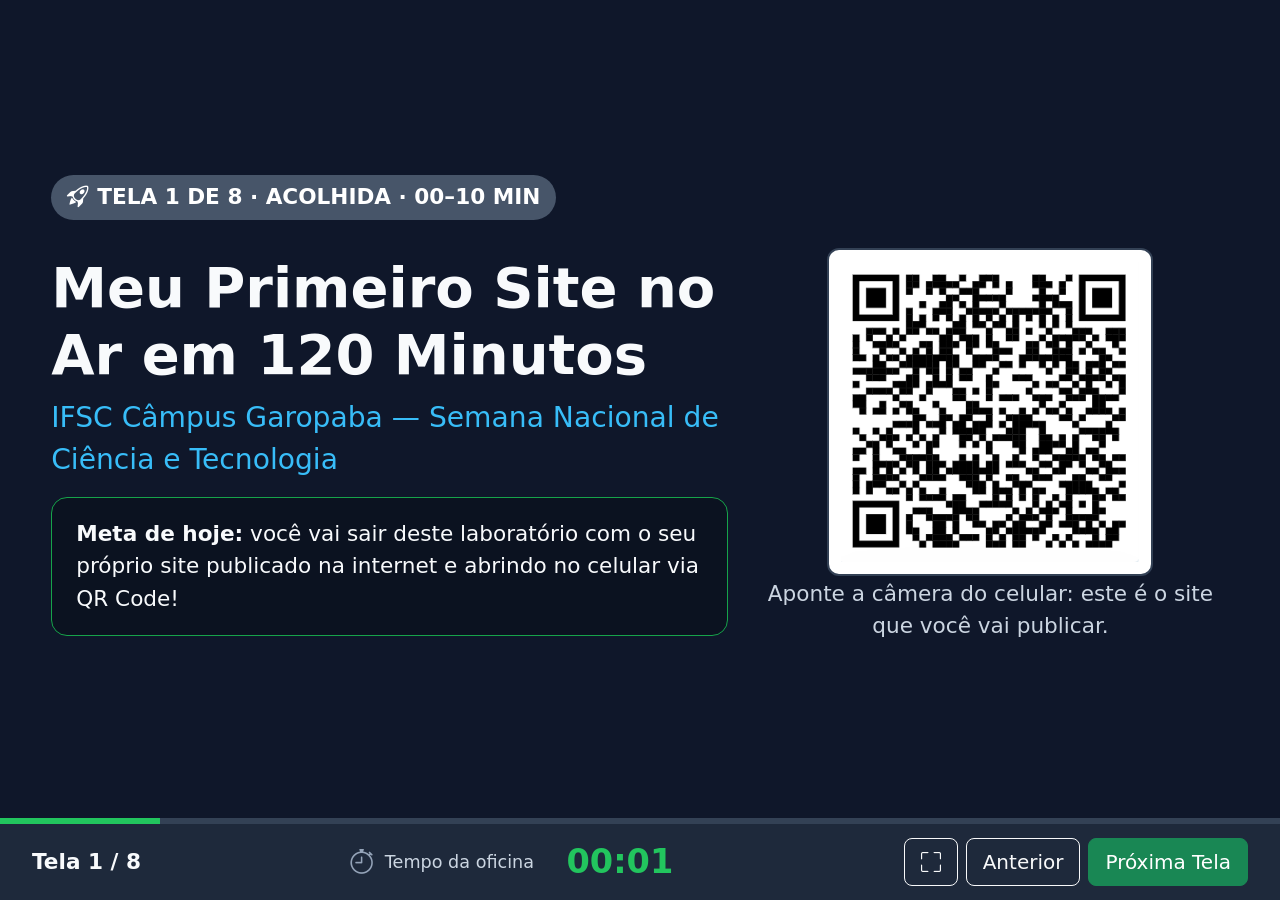
==== index.html @ b1be997f "Add files via upload" ====
<!DOCTYPE html>
<html lang="pt-BR">

<head>
    <meta charset="UTF-8">
    <meta name="viewport" content="width=device-width, initial-scale=1.0">
    <title>Slides-Guia — Oficina SNCT 2026 IFSC Garopaba</title>
    <link href="css/bootstrap.min.css" rel="stylesheet">
    <link href="css/bootstrap-icons.min.css" rel="stylesheet">
    <link href="css/slides.css" rel="stylesheet">
</head>

<body>
    <!--
        Cada <section class="slide"> é uma tela. Os atributos data-inicio e data-fim
        (em minutos, de 0 a 120) registram o horário de cada tela no mapa de 120 min
        da Frente 3. O cronômetro do rodapé mostra o tempo decorrido da oficina.
        Os textos e códigos seguem o Micro-Roteiro do Curso 1 e o starter-kit-snct.zip.
    -->
    <main id="telas">

        <!-- TELA 1 · 00–10 min · Acolhida -->
        <section class="slide ativo" aria-label="Tela 1 de 8" data-inicio="0" data-fim="10">
            <div><span class="selo-bloco selo-acolhida"><i class="bi bi-rocket-takeoff" aria-hidden="true"></i> TELA 1
                    DE 8 · ACOLHIDA · 00–10 MIN</span></div>
            <div class="row g-4 align-items-center mt-1">
                <div class="col-lg-7">
                    <h1 class="display-4 fw-bold">Meu Primeiro Site no Ar em 120 Minutos</h1>
                    <p class="subtitulo">IFSC Câmpus Garopaba — Semana Nacional de Ciência e Tecnologia</p>
                    <div class="caixa-meta">
                        <strong>Meta de hoje:</strong> você vai sair deste laboratório com o seu próprio site
                        publicado na internet e abrindo no celular via QR Code!
                    </div>
                </div>
                <div class="col-lg-5 text-center">
                    <img class="print-tela qr-grande" src="img/qrcode-slide-1.png"
                        data-rotulo="o QR Code do site modelo" alt="QR Code do site modelo publicado">
                    <p class="legenda">Aponte a câmera do celular: este é o site que você vai publicar.</p>
                </div>
            </div>
        </section>

        <!-- TELA 2 · 10–15 min · Moodle -->
        <section class="slide" aria-label="Tela 2 de 8" data-inicio="10" data-fim="15">
            <div><span class="selo-bloco selo-moodle"><i class="bi bi-mortarboard" aria-hidden="true"></i> TELA 2 DE 8 ·
                    MOODLE · 10–15 MIN</span></div>
            <h2 class="display-5 fw-bold mt-3">Passo Inicial: Abra a Sala do Curso 1 no Moodle IFSC</h2>
            <div class="row g-4 align-items-center mt-1">
                <div class="col-lg-7">
                    <ol class="lista-passos">
                        <li>Acesse a <strong>Sala do Curso 1</strong> no Moodle do IFSC.</li>
                        <li>Chave de inscrição: <mark class="troque">SNCT2026</mark></li>
                        <li>Na <strong>Seção 0</strong>, abra o Micro-Roteiro em PDF.</li>
                    </ol>
                    <p class="checkpoint"><strong>Checkpoint:</strong> a Sala do Curso 1 está aberta e você enxerga a
                        Seção 1.</p>
                </div>
                <div class="col-lg-5 text-center">
                    <img class="print-tela" src="img/print-moodle.png" data-rotulo="o print"
                        alt="Print da Sala do Curso 1 no Moodle">
                </div>
            </div>
        </section>

        <!-- TELA 3 · 15–35 min · Bloco 1 -->
        <section class="slide" aria-label="Tela 3 de 8" data-inicio="15" data-fim="35">
            <div><span class="selo-bloco selo-bloco1"><i class="bi bi-palette" aria-hidden="true"></i> TELA 3 DE 8 ·
                    BLOCO 1 · 15–35 MIN</span></div>
            <h2 class="display-5 fw-bold mt-3">Baixe o Starter Kit e personalize as cores</h2>
            <div class="row g-4 align-items-start mt-1">
                <div class="col-lg-7">
                    <ol class="lista-passos">
                        <li>No Moodle, <strong>Seção 1</strong>: clique em <mark
                                class="troque">starter-kit-snct.zip</mark></li>
                        <li>Extraia na <strong>Área de Trabalho</strong> e abra a pasta <code>starter-kit-snct</code> no
                            <strong>VS Code</strong>.
                        </li>
                        <li>Abra <code>css/estilo.css</code> e troque o bloco <code>:root</code>:</li>
                    </ol>
                    <pre class="codigo-telao mt-3">:root {
  /* BLOCO 1: Altere os codigos de cor abaixo para personalizar seu tema */
  --cor-primaria: <mark>#16a34a</mark>;
  --cor-fundo: <mark>#f0fdf4</mark>;
  --cor-cartao: <mark>#ffffff</mark>;
  --cor-texto: <mark>#1e293b</mark>;
}</pre>
                    <p class="legenda"><mark class="troque">Amarelo</mark> = o que você troca.</p>
                </div>
                <div class="col-lg-5 text-center">
                    <img class="print-tela" src="img/print-slide-3.png" data-rotulo="o print"
                        alt="Print do site com as cores trocadas">
                </div>
            </div>
            <p class="checkpoint"><strong>Checkpoint:</strong> salve (Ctrl+S) e abra o <code>index.html</code> no
                navegador: as cores devem ter mudado.</p>
        </section>

        <!-- TELA 4 · 35–55 min · Bloco 2 (2A) -->
        <section class="slide" aria-label="Tela 4 de 8" data-inicio="35" data-fim="55">
            <div><span class="selo-bloco selo-bloco2a"><i class="bi bi-card-text" aria-hidden="true"></i> TELA 4 DE 8 ·
                    BLOCO 2 · 35–55 MIN</span></div>
            <h2 class="display-5 fw-bold mt-3">Seu nome e os 3 cartões de destaque no index.html</h2>
            <div class="row g-4 align-items-center mt-1">
                <div class="col-lg-7">
                    <p class="rotulo-codigo">Comentário <code>BLOCO 1</code> · nome e frase:</p>
                    <pre class="codigo-telao">&lt;h1 id="nomePessoa"&gt;<mark>Seu Nome ou Nome do Negocio</mark>&lt;/h1&gt;
&lt;p class="bio-texto"&gt;
  <mark>Escreva aqui em uma frase o que voce faz, estuda ou oferece para a comunidade.</mark>
&lt;/p&gt;</pre>
                    <p class="rotulo-codigo">Comentário <code>BLOCO 2</code> · cada cartão (edite os 3):</p>
                    <pre class="codigo-telao">&lt;article class="item-destaque"&gt;
  &lt;h2&gt;<mark>Destaque 1</mark>&lt;/h2&gt;
  &lt;p&gt;<mark>Descreva seu primeiro projeto, habilidade ou produto em destaque.</mark>&lt;/p&gt;
&lt;/article&gt;</pre>
                    <p class="legenda"><mark class="troque">Amarelo</mark> = o que você troca. Ex.: <em>Maria Silva -
                            Doces Artesanais</em></p>
                </div>
                <div class="col-lg-5 text-center">
                    <img class="print-tela" src="img/print-slide-4.png" data-rotulo="o print"
                        alt="Print do nome e dos 3 cartões de destaque no site">
                </div>
            </div>
            <p class="checkpoint"><strong>Checkpoint:</strong> salve e atualize a página (F5). Os 3 cartões mostram os
                seus textos, sem sobrar “Destaque 1”, “Destaque 2” ou “Destaque 3”.</p>
        </section>

        <!-- TELA 5 · 55–70 min · Bloco 2B -->
        <section class="slide" aria-label="Tela 5 de 8" data-inicio="55" data-fim="70">
            <div><span class="selo-bloco selo-bloco2b"><i class="bi bi-whatsapp" aria-hidden="true"></i> TELA 5 DE 8 ·
                    BLOCO 2B · 55–70 MIN</span></div>
            <h2 class="display-5 fw-bold mt-3">Configure o botão direto para o WhatsApp</h2>
            <div class="row g-4 align-items-center mt-1">
                <div class="col-lg-7">
                    <p class="rotulo-codigo">Comentário <code>BLOCO 2B</code> no index.html:</p>
                    <pre class="codigo-telao">&lt;a class="botao-whatsapp"
href="https://wa.me/<mark>5548999999999</mark>?text=Ola!%20Vi%20seu%20site%20na%20SNCT!"
target="_blank" rel="noopener"&gt;
Falar comigo no WhatsApp
&lt;/a&gt;</pre>
                    <p class="legenda"><mark class="troque">Amarelo</mark> = o que você troca: <strong>55 + DDD +
                            número</strong>, tudo junto, sem espaços, traços ou parênteses.</p>
                </div>
                <div class="col-lg-5 text-center">
                    <img class="print-tela print-slide-5" src="img/print-slide-5.jpeg" data-rotulo="o print"
                        alt="Print do botão de WhatsApp abrindo a conversa">
                </div>
            </div>
            <p class="checkpoint"><strong>Checkpoint:</strong> clique no botão verde no navegador. O WhatsApp deve abrir
                uma conversa com o número que você digitou e a mensagem pronta.</p>
        </section>

        <!-- TELA 6 · 70–95 min · Bloco 3 -->
        <section class="slide" aria-label="Tela 6 de 8" data-inicio="70" data-fim="95">
            <div><span class="selo-bloco selo-bloco3"><i class="bi bi-github" aria-hidden="true"></i> TELA 6 DE 8 ·
                    BLOCO 3 · 70–95 MIN</span></div>
            <h2 class="display-5 fw-bold mt-3">Suba no GitHub e ative o GitHub Pages</h2>
            <div class="row g-4 align-items-center mt-1">
                <div class="col-lg-8">
                    <ol class="lista-passos">
                        <li>Entre em <strong>github.com</strong> e faça login. Sem o código 2FA? Peça ao monitor uma
                            <strong>conta de contingência</strong>.
                        </li>
                        <li><strong>New</strong> → Repository name: <mark class="troque">meu-primeiro-site</mark> ·
                            Visibilidade: <mark class="troque">Public</mark> · Add a README: <mark
                                class="troque">desmarcado</mark> → <strong>Create repository</strong></li>
                        <li><strong>uploading an existing file</strong> → arraste <mark class="troque">todo o
                                conteúdo</mark> da pasta <code>starter-kit-snct</code> (index.html, css, img e
                            README.md), não a pasta em si → <strong>Commit changes</strong></li>
                        <li><strong>Settings</strong> → <strong>Pages</strong> → Deploy from a branch → <mark
                                class="troque">main</mark> · <mark class="troque">/ (root)</mark> →
                            <strong>Save</strong>
                        </li>
                        <li>Aguarde 1 a 2 minutos e abra:<br><code
                                class="url">https://SEU-USUARIO.github.io/meu-primeiro-site/</code></li>
                    </ol>
                </div>
                <div class="col-lg-4 text-center">
                    <img class="print-tela" src="img/print-slide-6.png" data-rotulo="o print"
                        alt="Print do GitHub com o repositório criado">
                </div>
            </div>
            <p class="checkpoint"><strong>Checkpoint:</strong> index.html, css, img e README.md aparecem na raiz do
                repositório (o index.html não pode estar dentro de outra pasta). Site com erro 404? Espere mais um
                minuto e atualize com Ctrl+F5.</p>
        </section>

        <!-- TELA 7 · 95–110 min · Bloco 4 -->
        <section class="slide" aria-label="Tela 7 de 8" data-inicio="95" data-fim="110">
            <div><span class="selo-bloco selo-bloco4"><i class="bi bi-qr-code" aria-hidden="true"></i> TELA 7 DE 8 ·
                    BLOCO 4 · 95–110 MIN</span></div>
            <h2 class="display-5 fw-bold mt-3">Gere o QR Code, teste no celular e poste no Mural</h2>
            <div class="row g-4 align-items-center mt-1">
                <div class="col-lg-7">
                    <ol class="lista-passos">
                        <li>Copie o endereço do seu site:<br><code
                                class="url">https://<mark class="troque">SEU-USUARIO</mark>.github.io/<mark class="troque">meu-primeiro-site</mark>/</code>
                        </li>
                        <li>Abra o <strong>gerador de QR Code</strong> indicado pelo instrutor, cole o endereço e baixe
                            a imagem.</li>
                        <li>Aponte a câmera do celular para o QR Code na tela e toque no link. Teste também o botão de
                            WhatsApp.</li>
                        <li>No Moodle: Sala do Curso 1 → <strong>Seção 3 (Bloco 3 e 4: No Ar!)</strong> →
                            <strong>Mural</strong> → cole o endereço do seu site.
                        </li>
                    </ol>
                </div>
                <div class="col-lg-5 text-center">
                    <img class="print-tela" src="img/print-slide-7.png" data-rotulo="o print"
                        alt="Print do gerador de QR Code com o endereço do site">
                </div>
            </div>
            <p class="checkpoint"><strong>Checkpoint:</strong> o seu site abriu no celular, com os seus textos e as suas
                cores, e o botão de WhatsApp abriu a conversa correta.</p>
        </section>

        <!-- TELA 8 · 110–120 min · Pesquisa de satisfação -->
        <section class="slide" aria-label="Tela 8 de 8" data-inicio="110" data-fim="120">
            <div><span class="selo-bloco selo-pesquisa"><i class="bi bi-chat-heart" aria-hidden="true"></i> TELA 8 DE 8
                    · PESQUISA · 110–120 MIN</span></div>
            <h2 class="display-5 fw-bold mt-3">Conta pra gente: pesquisa de satisfação</h2>
            <p class="mt-2">Na <strong>Seção 4 (Avaliação &amp; Certificado)</strong> do Moodle, responda às 3 perguntas
                rápidas, ou aponte o celular para o QR Code:</p>
            <div class="text-center mt-2">
                <img class="qr-pesquisa" src="img/qr-pesquisa.png" alt="QR Code da pesquisa de satisfação">
            </div>
            <p class="checkpoint"><strong>Parabéns!</strong> Você publicou o seu primeiro site na internet.</p>
        </section>
    </main>

    <footer class="barra-rodape">
        <div id="barraProgresso" class="progresso" role="progressbar" aria-label="Progresso da apresentação"
            aria-valuemin="1" aria-valuemax="8" aria-valuenow="1">
            <div id="progressoPreenchido" class="progresso-preenchido"></div>
        </div>

        <span id="indicadorTela" class="fw-bold" aria-live="polite">Tela 1 / 8</span>

        <div class="cronometro" title="Tempo decorrido da oficina (recarregue a página para zerar)">
            <i class="bi bi-stopwatch" aria-hidden="true"></i>
            <span class="cronometro-rotulo">Tempo da oficina</span>
            <span id="cronometroTempo" class="cronometro-tempo" role="timer" aria-live="off">00:00</span>
        </div>

        <nav class="d-flex gap-2" aria-label="Navegação das telas">
            <button class="btn btn-outline-light btn-lg" type="button" onclick="alternarTelaCheia()"
                aria-label="Alternar tela cheia" title="Tela cheia (F)"><i class="bi bi-fullscreen"
                    aria-hidden="true"></i></button>
            <button class="btn btn-outline-light btn-lg" type="button" onclick="mudarSlide(-1)">Anterior</button>
            <button class="btn btn-success btn-lg" type="button" onclick="mudarSlide(1)">Próxima Tela</button>
        </nav>
    </footer>

    <script src="js/slides.js"></script>
</body>

</html>
---- css/slides.css ----
/* ===== Variáveis de projeção (telão a 6 metros) =====
   Regra do roteiro: texto >= 1.35rem (22px) e código >= 20px. */
:root {
    --fs-texto: clamp(1.35rem, min(1.6vw, 2.6vh), 1.7rem);
    --fs-codigo: clamp(1.25rem, min(1.5vw, 2.4vh), 1.5rem);
    --altura-rodape: 82px;
}

/* ===== Base ===== */
body {
    background: #0f172a;
    color: #f8fafc;
    font-size: var(--fs-texto);
    overflow: hidden;
}

code {
    color: #38bdf8;
    font-size: 0.95em;
    background: rgba(56, 189, 248, 0.12);
    padding: 0 6px;
    border-radius: 4px;
}

/* ===== Telas ===== */
.slide {
    display: none;
    position: relative;
    height: calc(100vh - var(--altura-rodape));
    height: calc(100dvh - var(--altura-rodape));
    padding: clamp(12px, 3vh, 40px) clamp(16px, 4vw, 64px);
    overflow-y: auto;
}

.slide.ativo {
    display: flex;
    flex-direction: column;
    justify-content: flex-start;
    animation: entrada-tela 0.3s ease;
}

/* Centraliza na vertical SEM cortar o topo quando o conteúdo é maior que a janela:
   com "justify-content: center" o início da tela ficava fora do alcance da rolagem. */
.slide.ativo> :first-child {
    margin-top: auto;
}

.slide.ativo> :last-child {
    margin-bottom: auto;
}

@keyframes entrada-tela {
    from {
        opacity: 0;
        transform: translateY(8px);
    }

    to {
        opacity: 1;
        transform: translateY(0);
    }
}

@media (prefers-reduced-motion: reduce) {
    .slide.ativo {
        animation: none;
    }
}

/* Títulos responsivos (sobrescrevem display-4 / display-5 do Bootstrap) */
.slide h1.display-4 {
    font-size: clamp(2rem, 5vw, 3.5rem);
}

.slide h2.display-5 {
    font-size: clamp(1.7rem, 3.2vw, 2.6rem);
    margin-bottom: 0;
}

.subtitulo {
    color: #38bdf8;
    font-size: clamp(1.5rem, 2.2vw, 2rem);
}

.caixa-meta {
    margin-top: 1rem;
    padding: 1.25rem 1.5rem;
    background: #0b1220;
    border: 1px solid #16a34a;
    border-radius: 1rem;
}

/* ===== Selo de bloco (cor por etapa) ===== */
.selo-bloco {
    display: inline-flex;
    align-items: center;
    gap: 8px;
    background: #16a34a;
    color: #fff;
    padding: 6px 16px;
    border-radius: 999px;
    font-weight: 700;
    font-size: 1.35rem;
}

.selo-acolhida {
    background: #475569;
}

.selo-moodle {
    background: #1d4ed8;
}

.selo-bloco1 {
    background: #15803d;
}

.selo-bloco2a {
    background: #0f766e;
}

.selo-bloco2b {
    background: #7c3aed;
}

.selo-bloco3 {
    background: #c2410c;
}

.selo-bloco4 {
    background: #be185d;
}

.selo-pesquisa {
    background: #475569;
}

/* Endereço (URL) sempre inteiro numa linha só */
code.url {
    white-space: nowrap;
}

/* ===== Passos numerados ===== */
ol.lista-passos {
    margin: 0;
    padding: clamp(12px, 1.6vw, 22px) clamp(12px, 1.6vw, 22px) clamp(12px, 1.6vw, 22px) calc(clamp(12px, 1.6vw, 22px) + 1.9em);
    background: #1e293b;
    border-radius: 12px;
}

ol.lista-passos li {
    margin: 0.3rem 0;
    padding-left: 0.2rem;
}

ol.lista-passos li::marker {
    color: #38bdf8;
    font-weight: 700;
}

/* ===== Código ===== */
.rotulo-codigo {
    margin: 0.5rem 0 0.25rem;
    color: #cbd5e1;
    font-weight: 600;
}

pre.codigo-telao {
    background: #1e293b;
    color: #38bdf8;
    padding: clamp(10px, 1.4vw, 20px);
    border-radius: 12px;
    font-size: var(--fs-codigo);
    line-height: 1.35;
    margin-bottom: 0.4rem;
    max-height: 55vh;
    overflow: auto;
    white-space: pre-wrap;
    overflow-wrap: anywhere;
}

/* Destaque do que o aluno troca */
pre.codigo-telao mark,
mark.troque,
.troque {
    background: #fbbf24;
    color: #0f172a;
    padding: 0 6px;
    border-radius: 4px;
    font-weight: 700;
}

.legenda {
    font-size: var(--fs-texto);
    color: #cbd5e1;
    margin: 0.4rem 0 0;
}

/* Checkpoint de vitória de cada bloco */
.checkpoint {
    margin: 0.9rem 0 0;
    padding: 0.55rem 1rem;
    border-left: 6px solid #22c55e;
    background: rgba(34, 197, 94, 0.12);
    border-radius: 0 10px 10px 0;
    font-size: var(--fs-texto);
}

.checkpoint strong {
    color: #4ade80;
}

/* ===== Prints e QR Codes (imagem ou espaço reservado) ===== */
.print-tela {
    max-width: 100%;
    max-height: 46vh;
    border-radius: 12px;
    border: 2px solid #334155;
    background: #fff;
}

.qr-grande {
    max-height: 48vh;
    padding: 12px;
}

.qr-pesquisa {
    max-height: 42vh;
    max-width: 100%;
    background: #fff;
    padding: 12px;
    border-radius: 12px;
}

.print-placeholder {
    display: flex;
    align-items: center;
    justify-content: center;
    text-align: center;
    min-height: 220px;
    padding: 16px;
    border: 2px dashed #64748b;
    border-radius: 12px;
    color: #cbd5e1;
    font-size: 1.35rem;
}

/* ===== Rodapé, progresso e cronômetro ===== */
.barra-rodape {
    position: relative;
    height: var(--altura-rodape);
    background: #1e293b;
    padding: 6px 32px 0;
    display: flex;
    align-items: center;
    justify-content: space-between;
    gap: 16px;
}

.progresso {
    position: absolute;
    top: 0;
    left: 0;
    right: 0;
    height: 6px;
    background: #334155;
}

.progresso-preenchido {
    height: 100%;
    width: 0;
    background: #22c55e;
    transition: width 0.3s ease;
}

.cronometro {
    display: flex;
    align-items: center;
    gap: 10px;
    font-variant-numeric: tabular-nums;
}

.cronometro>.bi-stopwatch {
    font-size: 1.6rem;
    color: #94a3b8;
}

.cronometro-rotulo {
    color: #cbd5e1;
    font-size: 1.1rem;
}

.cronometro-tempo {
    min-width: 6.5ch;
    text-align: center;
    font-size: 2.1rem;
    font-weight: 700;
    color: #22c55e;
}

/* Telas de pouca altura (notebook / projetor 720p): economiza espaço vertical
   sem diminuir as fontes, para as telas continuarem sem rolagem. */
@media (max-height: 900px) {
    .slide {
        padding-top: 4px;
        padding-bottom: 4px;
    }

    ol.lista-passos {
        padding-top: 8px;
        padding-bottom: 8px;
    }

    ol.lista-passos li {
        margin: 0.15rem 0;
    }

    pre.codigo-telao {
        padding: 8px 14px;
    }

    .checkpoint {
        margin-top: 0.5rem;
        padding: 0.35rem 0.8rem;
    }

    .rotulo-codigo {
        margin: 0.25rem 0 0.15rem;
    }

    .legenda {
        margin-top: 0.15rem;
    }

    .slide h2.display-5 {
        line-height: 1.15;
    }
}

@media (max-height: 760px) {
    pre.codigo-telao {
        line-height: 1.22;
        padding: 6px 12px;
        margin-bottom: 0.2rem;
    }

    .selo-bloco {
        padding: 2px 14px;
    }

    .slide h2.display-5 {
        font-size: clamp(1.5rem, 2.8vw, 2.2rem);
    }
}

@media (max-width: 992px) {
    .cronometro-rotulo {
        display: none;
    }
}

@media (max-width: 768px) {
    .barra-rodape {
        padding: 6px 12px 0;
        gap: 8px;
    }

    .cronometro-tempo {
        font-size: 1.6rem;
    }
}

/* Foto alta (ex.: print de celular): pode ocupar mais altura que os prints normais */
.print-tela.print-slide-5 {
    max-height: 56vh;
}
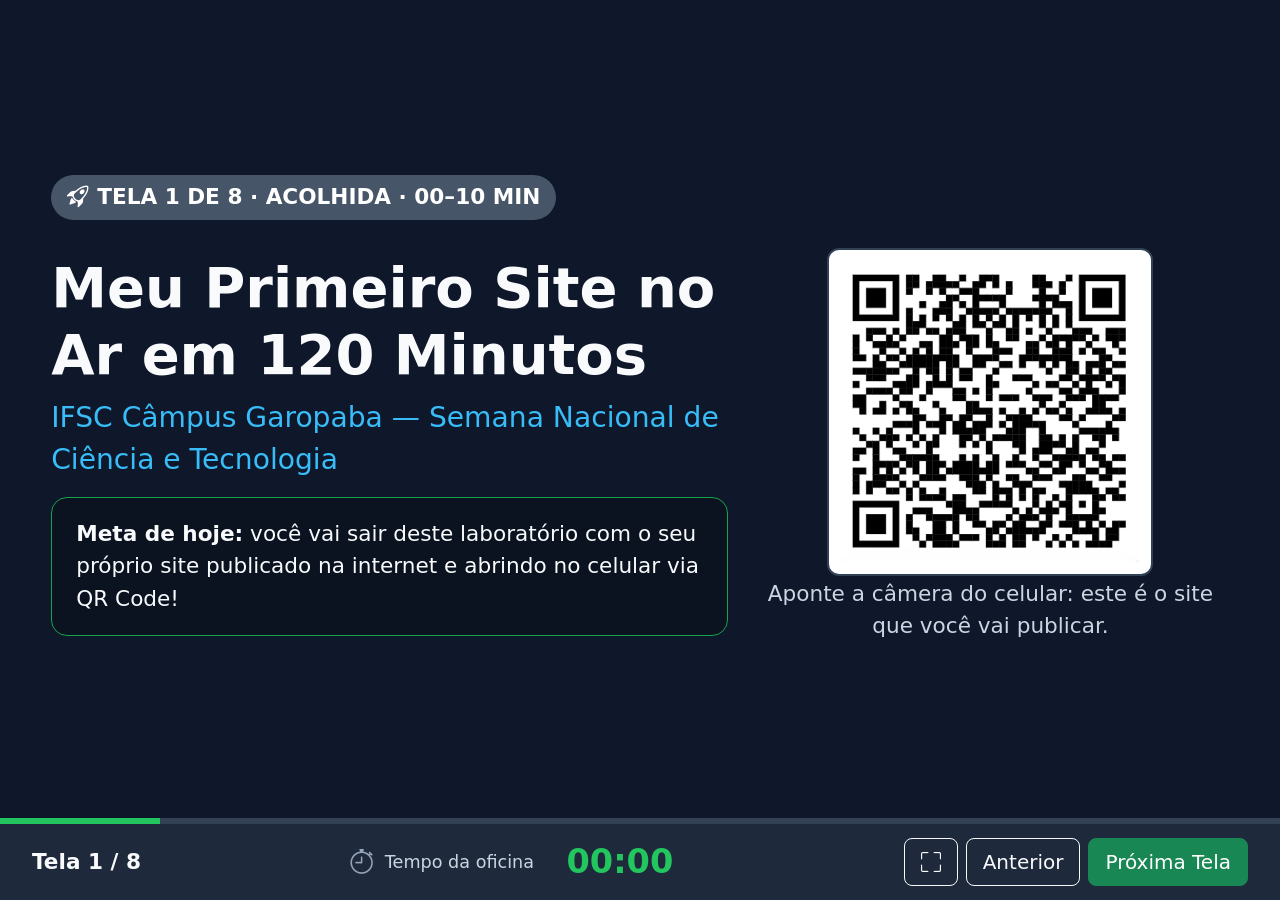
==== commit 7eaf411a: "organiza arquivos e imagens" ====
--- a/index.html
+++ b/index.html
@@ -50,13 +50,13 @@
                     <ol class="lista-passos">
                         <li>Acesse a <strong>Sala do Curso 1</strong> no Moodle do IFSC.</li>
                         <li>Chave de inscrição: <mark class="troque">SNCT2026</mark></li>
-                        <li>Na <strong>Seção 0</strong>, abra o Micro-Roteiro em PDF.</li>
+                        <li>Em <strong>Boas-vindas & Kit</strong>, abra o Micro-Roteiro em PDF.</li>
                     </ol>
                     <p class="checkpoint"><strong>Checkpoint:</strong> a Sala do Curso 1 está aberta e você enxerga a
-                        Seção 1.</p>
-                </div>
-                <div class="col-lg-5 text-center">
-                    <img class="print-tela" src="img/print-moodle.png" data-rotulo="o print"
+                        Boas-vindas.</p>
+                </div>
+                <div class="col-lg-5 text-center">
+                    <img class="print-tela" src="img/print-slide-2.png" data-rotulo="o print"
                         alt="Print da Sala do Curso 1 no Moodle">
                 </div>
             </div>
@@ -70,7 +70,7 @@
             <div class="row g-4 align-items-start mt-1">
                 <div class="col-lg-7">
                     <ol class="lista-passos">
-                        <li>No Moodle, <strong>Seção 1</strong>: clique em <mark
+                        <li>No Moodle, <strong>Bloco 1</strong>: clique em <mark
                                 class="troque">starter-kit-snct.zip</mark></li>
                         <li>Extraia na <strong>Área de Trabalho</strong> e abra a pasta <code>starter-kit-snct</code> no
                             <strong>VS Code</strong>.
@@ -141,8 +141,12 @@
                             número</strong>, tudo junto, sem espaços, traços ou parênteses.</p>
                 </div>
                 <div class="col-lg-5 text-center">
-                    <img class="print-tela print-slide-5" src="img/print-slide-5.jpeg" data-rotulo="o print"
-                        alt="Print do botão de WhatsApp abrindo a conversa">
+                    <div class="par-prints">
+                        <img class="print-tela" src="img/print-slide-5-parteDeCima.jpeg" data-rotulo="o print 1"
+                            alt="Print 1: tela do WhatsApp com o botão Abrir app">
+                        <img class="print-tela" src="img/print-slide-5-baixo.png" data-rotulo="o print 2"
+                            alt="Print 2: conversa aberta com a mensagem pronta">
+                    </div>
                 </div>
             </div>
             <p class="checkpoint"><strong>Checkpoint:</strong> clique no botão verde no navegador. O WhatsApp deve abrir
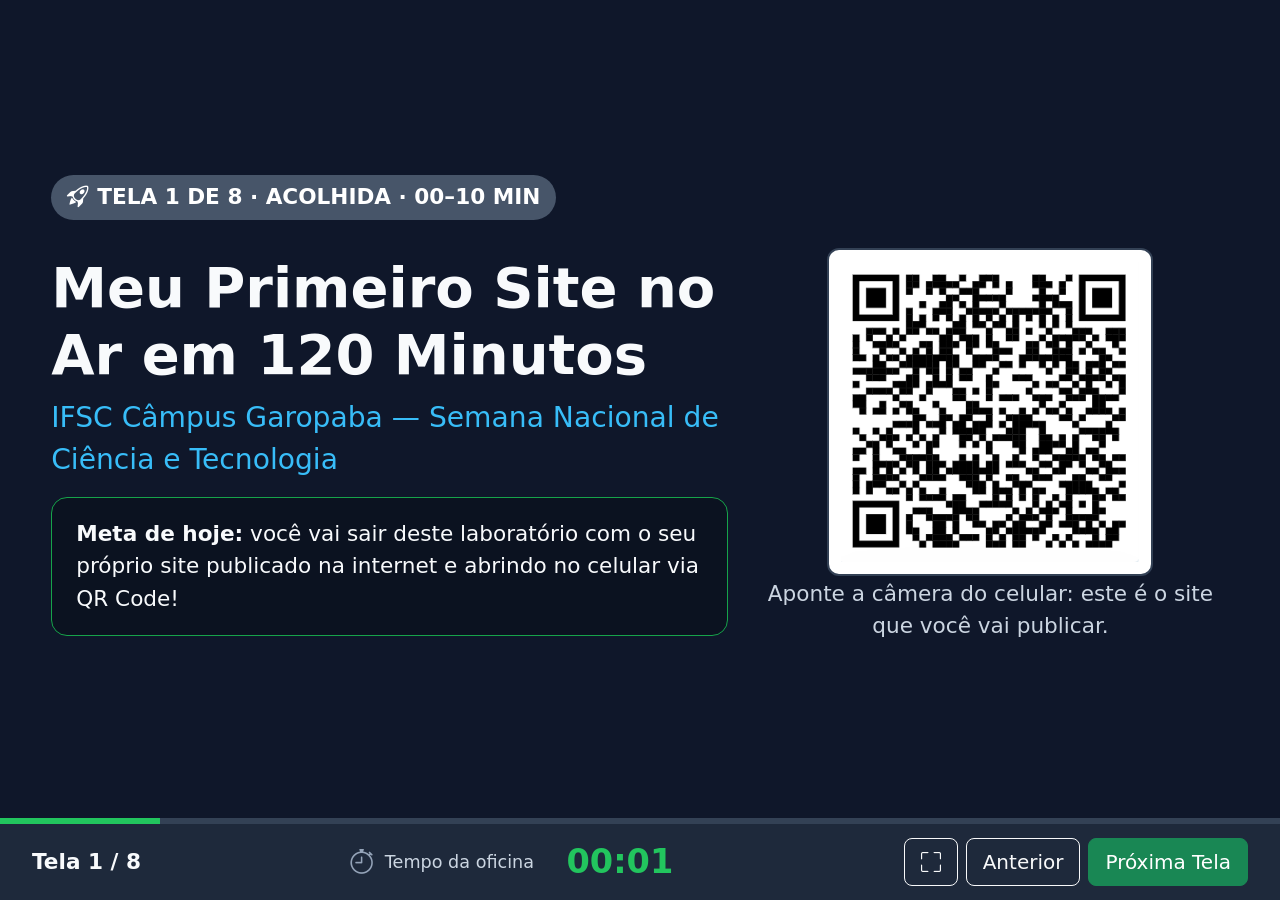
==== commit 2ce453c7: "remove aviso de conta de contingencia" ====
--- a/index.html
+++ b/index.html
@@ -161,8 +161,7 @@
             <div class="row g-4 align-items-center mt-1">
                 <div class="col-lg-8">
                     <ol class="lista-passos">
-                        <li>Entre em <strong>github.com</strong> e faça login. Sem o código 2FA? Peça ao monitor uma
-                            <strong>conta de contingência</strong>.
+                        <li>Entre em <strong>github.com</strong> e faça login.
                         </li>
                         <li><strong>New</strong> → Repository name: <mark class="troque">meu-primeiro-site</mark> ·
                             Visibilidade: <mark class="troque">Public</mark> · Add a README: <mark
@@ -257,4 +256,4 @@
     <script src="js/slides.js"></script>
 </body>
 
-</html>+</html>
--- a/css/slides.css
+++ b/css/slides.css
@@ -370,7 +370,21 @@
     }
 }
 
-/* Foto alta (ex.: print de celular): pode ocupar mais altura que os prints normais */
-.print-tela.print-slide-5 {
-    max-height: 56vh;
+/* Dois prints, um em cima do outro (Tela 5) */
+.par-prints {
+    display: flex;
+    flex-direction: column;
+    align-items: center;
+    gap: 8px;
+}
+
+.par-prints .print-tela {
+    max-width: 100%;
+    max-height: 27vh;
+}
+
+.par-prints .print-placeholder {
+    width: 100%;
+    min-height: 18vh;
+    font-size: 1.1rem;
 }
